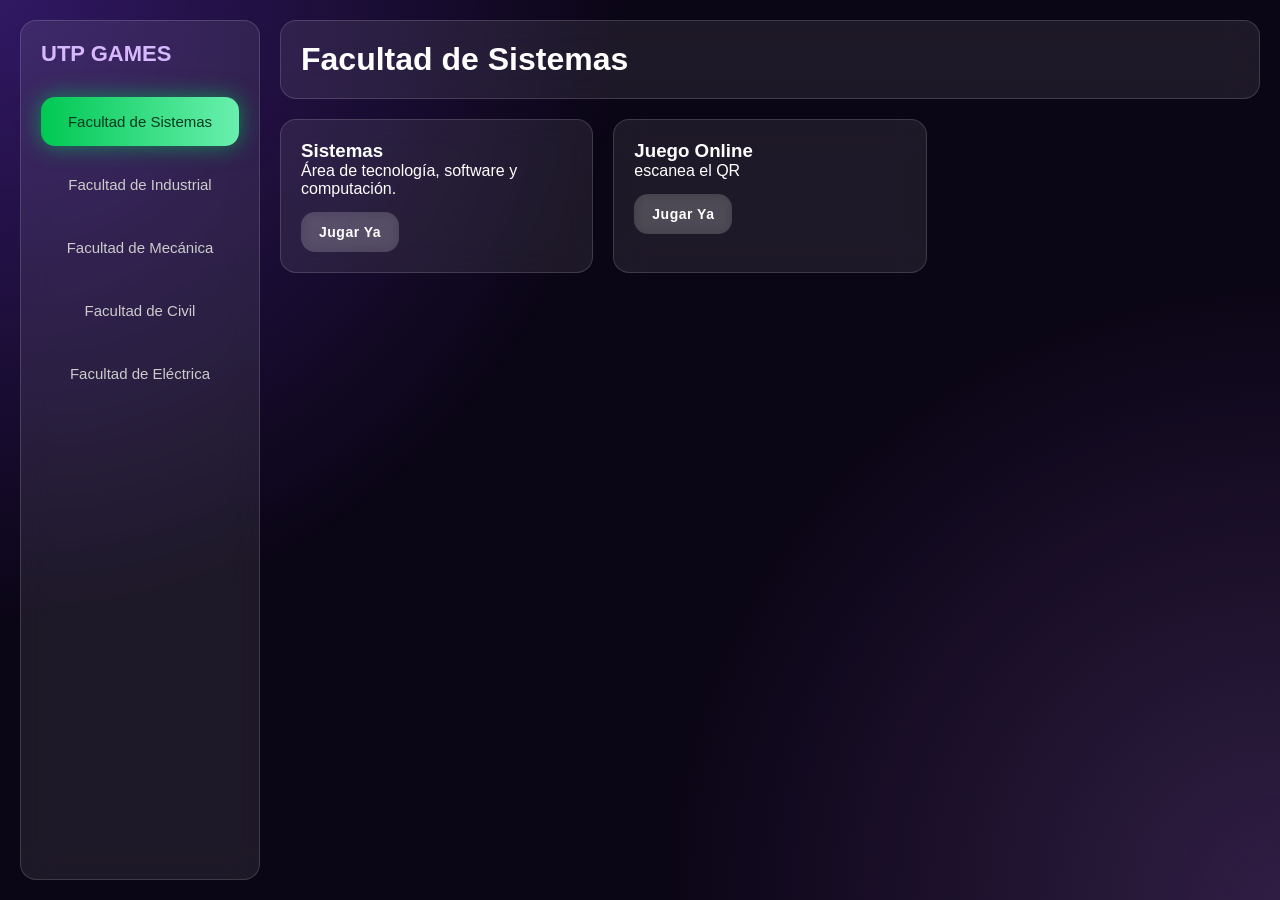
==== public/index.html @ 31383025 "main-navegation juegos para la feria utp 2026" ====
<!DOCTYPE html>
<html lang="es">
<head>
  <meta charset="UTF-8" />
  <title>Dashboard Facultades UTP</title>
  <meta name="viewport" content="width=device-width, initial-scale=1.0" />
  <link rel="stylesheet" href="styles.css" />
</head>
<body>

  <!-- Fondo decorativo -->
  <div class="background"></div>

  <!-- App -->
  <div class="app">

    <!-- Sidebar -->
    <aside class="sidebar glass">
      <h2 class="logo">UTP GAMES</h2>

      <nav>
        <button class="nav-btn sistemas active">
          Facultad de Sistemas
        </button>

        <button class="nav-btn industrial">
          Facultad de Industrial
        </button>

        <button class="nav-btn mecanica">
          Facultad de Mecánica
        </button>

        <button class="nav-btn civil">
          Facultad de Civil
        </button>

        <button class="nav-btn electrica">
          Facultad de Eléctrica
        </button>
      </nav>
    </aside>

   <main class="content">

  <header class="header glass">
    <h1 id="title">Analytics</h1>
  </header>

  <!-- CONTENEDOR DINÁMICO -->
  <section id="components" class="cards"></section>

  <!-- MODAL POPUP -->
<div id="game-modal" class="modal hidden">
  <div class="modal-content glass">
    <h2 id="modal-title">Título</h2>
    <p id="modal-description">Descripción</p>

    <div class="modal-actions">
      <button id="start-game" class="play-btn">INICIAR JUEGO</button>
      <button id="close-modal" class="close-btn">CERRAR</button>
    </div>
  </div>
</div>


</main>
  </div>
 <script src="app.js"></script>
  
</body>
</html>
---- public/styles.css ----
/* Reset */
* {
  margin: 0;
  padding: 0;
  box-sizing: border-box;
  font-family: 'Segoe UI', sans-serif;
}

body {
  height: 100vh;
  background: #0b0616;
  color: #ffffff;
  overflow: hidden;
}

/* Background gradient */
.background {
  position: fixed;
  inset: 0;
  background: radial-gradient(circle at top left, #7f3cff55, transparent 40%),
              radial-gradient(circle at bottom right, #c77dff33, transparent 40%);
  z-index: -1;
}

/* App layout */
.app {
  display: flex;
  height: 100vh;
  padding: 20px;
  gap: 20px;
}

/* Glass effect */
.glass {
  background: rgba(255, 255, 255, 0.08);
  backdrop-filter: blur(16px);
  -webkit-backdrop-filter: blur(16px);
  border-radius: 16px;
  border: 1px solid rgba(255, 255, 255, 0.15);
}

/* Sidebar */
.sidebar {
  width: 240px;
  padding: 20px;
}

.logo {
  margin-bottom: 30px;
  font-size: 22px;
  color: #d7b8ff;
}


.nav-btn {
  width: 100%;
  background: transparent;
  border: none;
  color: #ccc;

  /* Espaciado interno (botón más alto) */
  padding: 16px 12px;

  /* Separación entre botones */
  margin-bottom: 14px;

  /* Centrado del texto */
  display: flex;
  align-items: center;
  justify-content: center;
  text-align: center;

  border-radius: 14px;
  cursor: pointer;
  transition: all 0.3s ease;
  font-size: 15px;
  font-weight: 500;
}
.nav-btn:hover,
.nav-btn.active {
  background: linear-gradient(90deg, #7f3cff, #c77dff);
  color: #fff;
}

/* Content */
.content {
  flex: 1;
  display: flex;
  flex-direction: column;
  gap: 20px;
}

/* Header */
.header {
  display: flex;
  justify-content: space-between;
  align-items: center;
  padding: 20px;
}

.filters {
  display: flex;
  gap: 10px;
}

.chip {
  padding: 8px 14px;
  border-radius: 20px;
  border: 1px solid #ffffff33;
  background: transparent;
  color: #fff;
  cursor: pointer;
}

.chip.active {
  background: linear-gradient(90deg, #7f3cff, #c77dff);
}

/* Cards */
.cards {
  display: grid;
  grid-template-columns: repeat(3, 1fr);
  gap: 20px;
}

.card {
  padding: 20px;
}

.big-number {
  font-size: 36px;
  font-weight: bold;
  margin-top: 10px;
  color: #d7b8ff;
}

/* Grid panels */
.grid {
  display: grid;
  grid-template-columns: 2fr 1fr;
  gap: 20px;
}

.panel {
  padding: 20px;
}

/* Fake chart */
.fake-chart {
  margin-top: 20px;
  height: 160px;
  border-radius: 12px;
  background: linear-gradient(180deg, #7f3cff, transparent);
}

/* Stats */
.stats {
  list-style: none;
  margin-top: 20px;
}

.stats li {
  margin-bottom: 10px;
  display: flex;
  align-items: center;
  gap: 10px;
}

.dot {
  width: 10px;
  height: 10px;
  border-radius: 50%;
}

.positive { background: #7f3cff; }
.neutral { background: #aaa; }
.negative { background: #ff4d6d; }

/* ============================= */
/* FACULTADES UTP – GRADIENTES */
/* ============================= */

/* Sistemas – Verde */
.nav-btn.sistemas.active,
.nav-btn.sistemas:hover {
  background: linear-gradient(90deg, #00c853, #69f0ae);
  color: #003b1f;
  box-shadow: 0 0 22px rgba(0, 200, 83, 0.6);
}

/* Industrial – Amarillo */
.nav-btn.industrial.active,
.nav-btn.industrial:hover {
  background: linear-gradient(90deg, #ffd600, #fff176);
  color: #3d3000;
  box-shadow: 0 0 22px rgba(255, 214, 0, 0.6);
}

/* Mecánica – Rojo */
.nav-btn.mecanica.active,
.nav-btn.mecanica:hover {
  background: linear-gradient(90deg, #d32f2f, #ff8a80);
  color: #ffffff;
  box-shadow: 0 0 22px rgba(211, 47, 47, 0.6);
}

/* Civil – Morado */
.nav-btn.civil.active,
.nav-btn.civil:hover {
  background: linear-gradient(90deg, #7b1fa2, #ce93d8);
  color: #ffffff;
  box-shadow: 0 0 22px rgba(123, 31, 162, 0.6);
}

/* Eléctrica – Celeste */
.nav-btn.electrica.active,
.nav-btn.electrica:hover {
  background: linear-gradient(90deg, #00bcd4, #80deea);
  color: #00363a;
  box-shadow: 0 0 22px rgba(0, 188, 212, 0.6);
}


/* ============================= */
/* CARDS CON COLOR POR FACULTAD */
/* ============================= */

.card {
  transition: all 0.3s ease;
}

/* SISTEMAS – Verde */
.card.sistemas:hover {
  border: 1px solid #00c853;
  box-shadow: 0 0 25px rgba(0, 200, 83, 0.5);
  background: linear-gradient(
    135deg,
    rgba(0, 200, 83, 0.18),
    rgba(255, 255, 255, 0.05)
  );
}

/* INDUSTRIAL – Amarillo */
.card.industrial:hover {
  border: 1px solid #ffd600;
  box-shadow: 0 0 25px rgba(255, 214, 0, 0.5);
  background: linear-gradient(
    135deg,
    rgba(255, 214, 0, 0.18),
    rgba(255, 255, 255, 0.05)
  );
}

/* MECÁNICA – Rojo */
.card.mecanica:hover {
  border: 1px solid #d32f2f;
  box-shadow: 0 0 25px rgba(211, 47, 47, 0.5);
  background: linear-gradient(
    135deg,
    rgba(211, 47, 47, 0.18),
    rgba(255, 255, 255, 0.05)
  );
}

/* CIVIL – Morado */
.card.civil:hover {
  border: 1px solid #7b1fa2;
  box-shadow: 0 0 25px rgba(123, 31, 162, 0.5);
  background: linear-gradient(
    135deg,
    rgba(123, 31, 162, 0.18),
    rgba(255, 255, 255, 0.05)
  );
}

/* ELÉCTRICA – Celeste */
.card.electrica:hover {
  border: 1px solid #00bcd4;
  box-shadow: 0 0 25px rgba(0, 188, 212, 0.5);
  background: linear-gradient(
    135deg,
    rgba(0, 188, 212, 0.18),
    rgba(255, 255, 255, 0.05)
  );
}

/* ============================= */
/* MODAL POPUP */
/* ============================= */

.modal {
  position: fixed;
  inset: 0;
  background: rgba(0, 0, 0, 0.55);
  display: flex;
  align-items: center;
  justify-content: center;
  z-index: 1000;
}

.modal.hidden {
  display: none;
}

.modal-content {
  width: 420px;
  padding: 24px;
  border-radius: 18px;
  text-align: center;
}

.modal-content h2 {
  margin-bottom: 12px;
}

.modal-content p {
  margin-bottom: 20px;
  opacity: 0.85;
}

.modal-actions {
  display: flex;
  gap: 12px;
  justify-content: center;
}

.close-btn {
  padding: 10px 16px;
  border-radius: 10px;
  border: none;
  cursor: pointer;
  background: rgba(255, 255, 255, 0.15);
  color: #fff;
}

.close-btn:hover {
  background: rgba(255, 255, 255, 0.25);
}

/* SISTEMAS */
.modal-content.sistemas #start-game {
  background: linear-gradient(90deg, #00c853, #69f0ae);
  box-shadow: 0 0 20px rgba(0, 200, 83, 0.7);
}

/* INDUSTRIAL */
.modal-content.industrial #start-game {
  background: linear-gradient(90deg, #ffd600, #fff176);
  color: #333;
}

/* MECÁNICA */
.modal-content.mecanica #start-game {
  background: linear-gradient(90deg, #d32f2f, #ff8a80);
}

/* CIVIL */
.modal-content.civil #start-game {
  background: linear-gradient(90deg, #7b1fa2, #ce93d8);
}

/* ELÉCTRICA */
.modal-content.electrica #start-game {
  background: linear-gradient(90deg, #00bcd4, #80deea);
  color: #00363a;
}

/* ============================= */
/* BOTÓN ABRIR (CARDS) */
/* ============================= */

.play-btn {
  margin-top: 14px;
  padding: 12px 18px;
  border-radius: 14px;
  border: none;
  cursor: pointer;

  font-size: 14px;
  font-weight: 600;
  letter-spacing: 0.5px;

  background: rgba(255, 255, 255, 0.15);
  color: #ffffff;

  backdrop-filter: blur(6px);
  transition: all 0.3s ease;
}

.play-btn:hover {
  transform: translateY(-2px) scale(1.03);
  background: rgba(255, 255, 255, 0.25);
}

/* ============================= */
/* BOTÓN CERRAR */
/* ============================= */

.close-btn {
  padding: 12px 18px;
  border-radius: 14px;
  border: none;
  cursor: pointer;

  background: rgba(255, 255, 255, 0.12);
  color: #ffffff;

  backdrop-filter: blur(6px);
  transition: all 0.3s ease;
}

.close-btn:hover {
  background: rgba(255, 255, 255, 0.25);
}
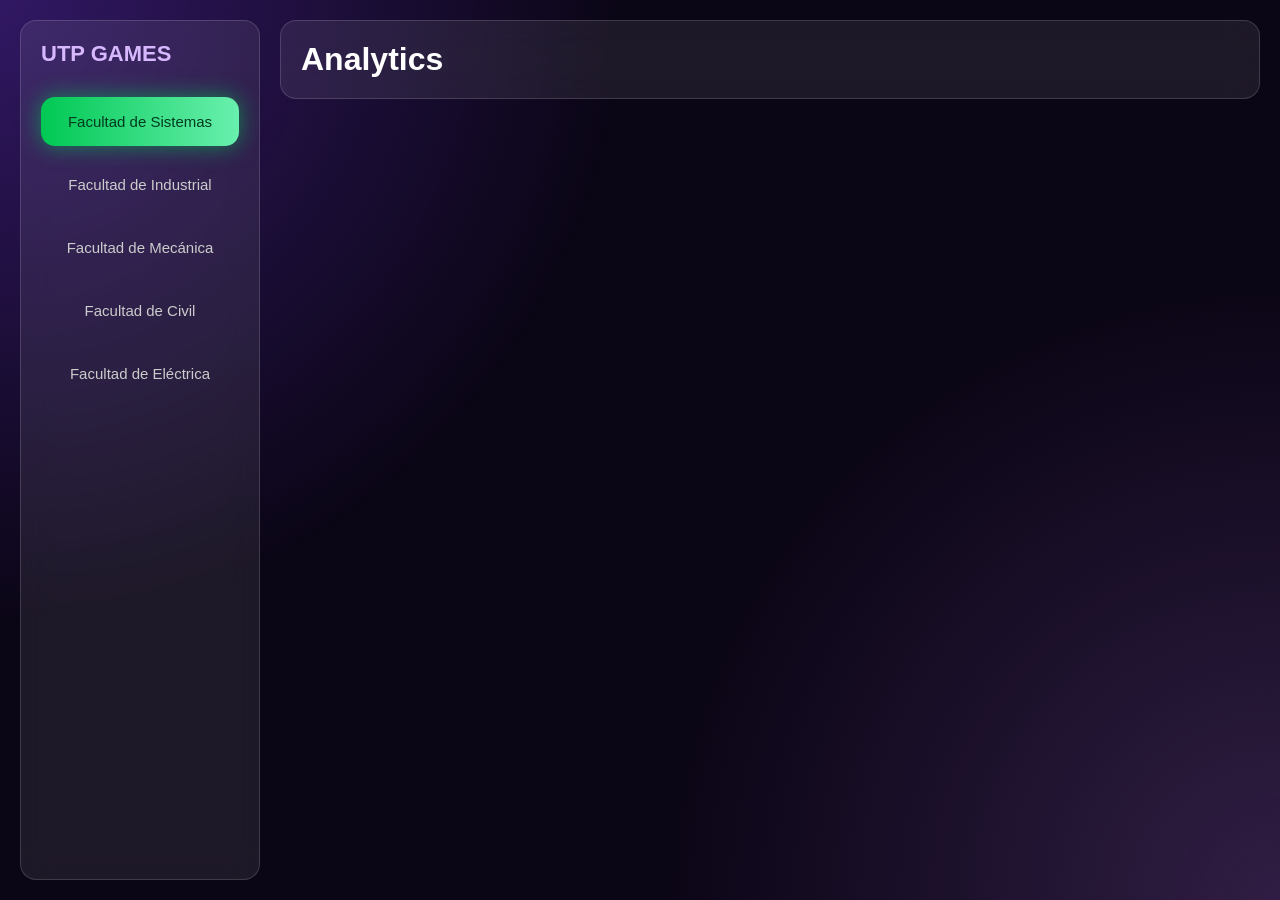
==== commit 402a4b87: "Merge branch 'main' of https://github.com/ASCWildCard/juegos-utp" ====
--- a/public/index.html
+++ b/public/index.html
@@ -31,9 +31,9 @@
           Facultad de Mecánica
         </button>
 
-        <button class="nav-btn civil">
-          Facultad de Civil
-        </button>
+          <button class="nav-btn civil">
+            Facultad de Civil
+          </button>
 
         <button class="nav-btn electrica">
           Facultad de Eléctrica
